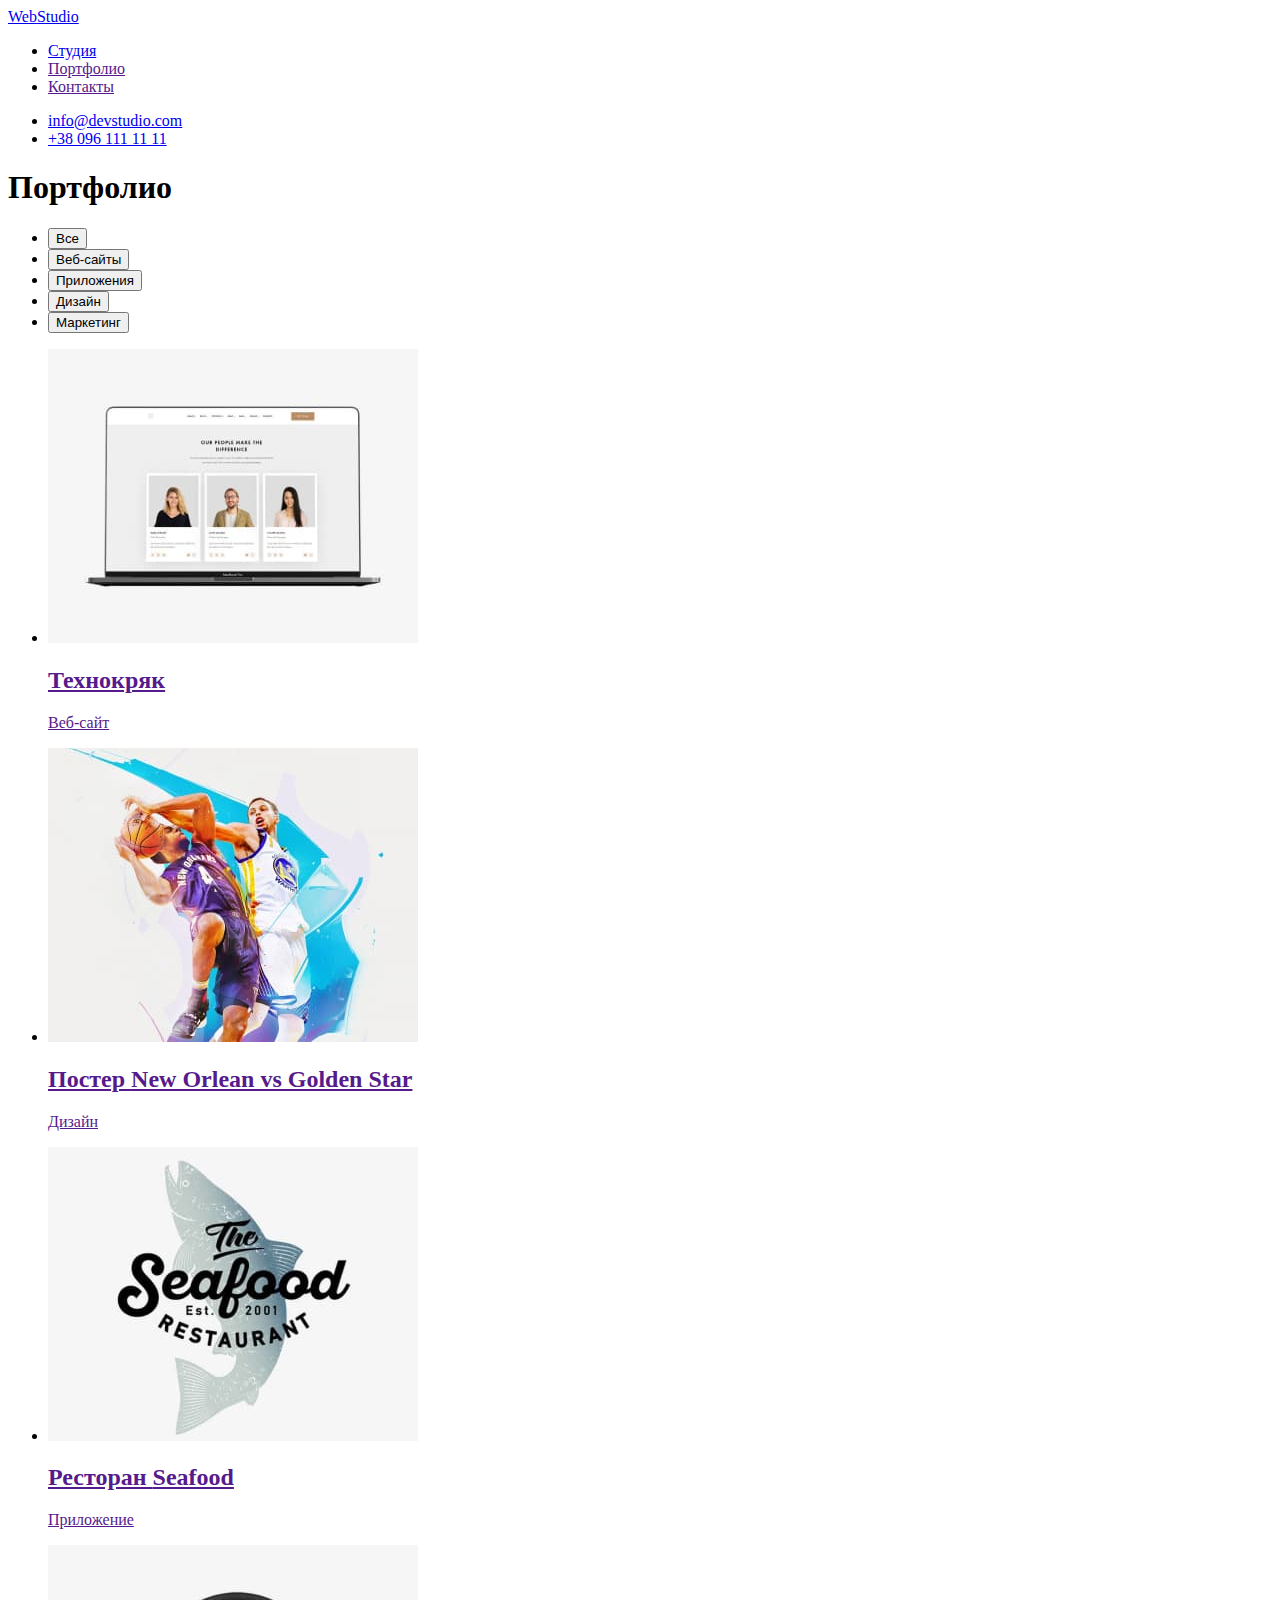
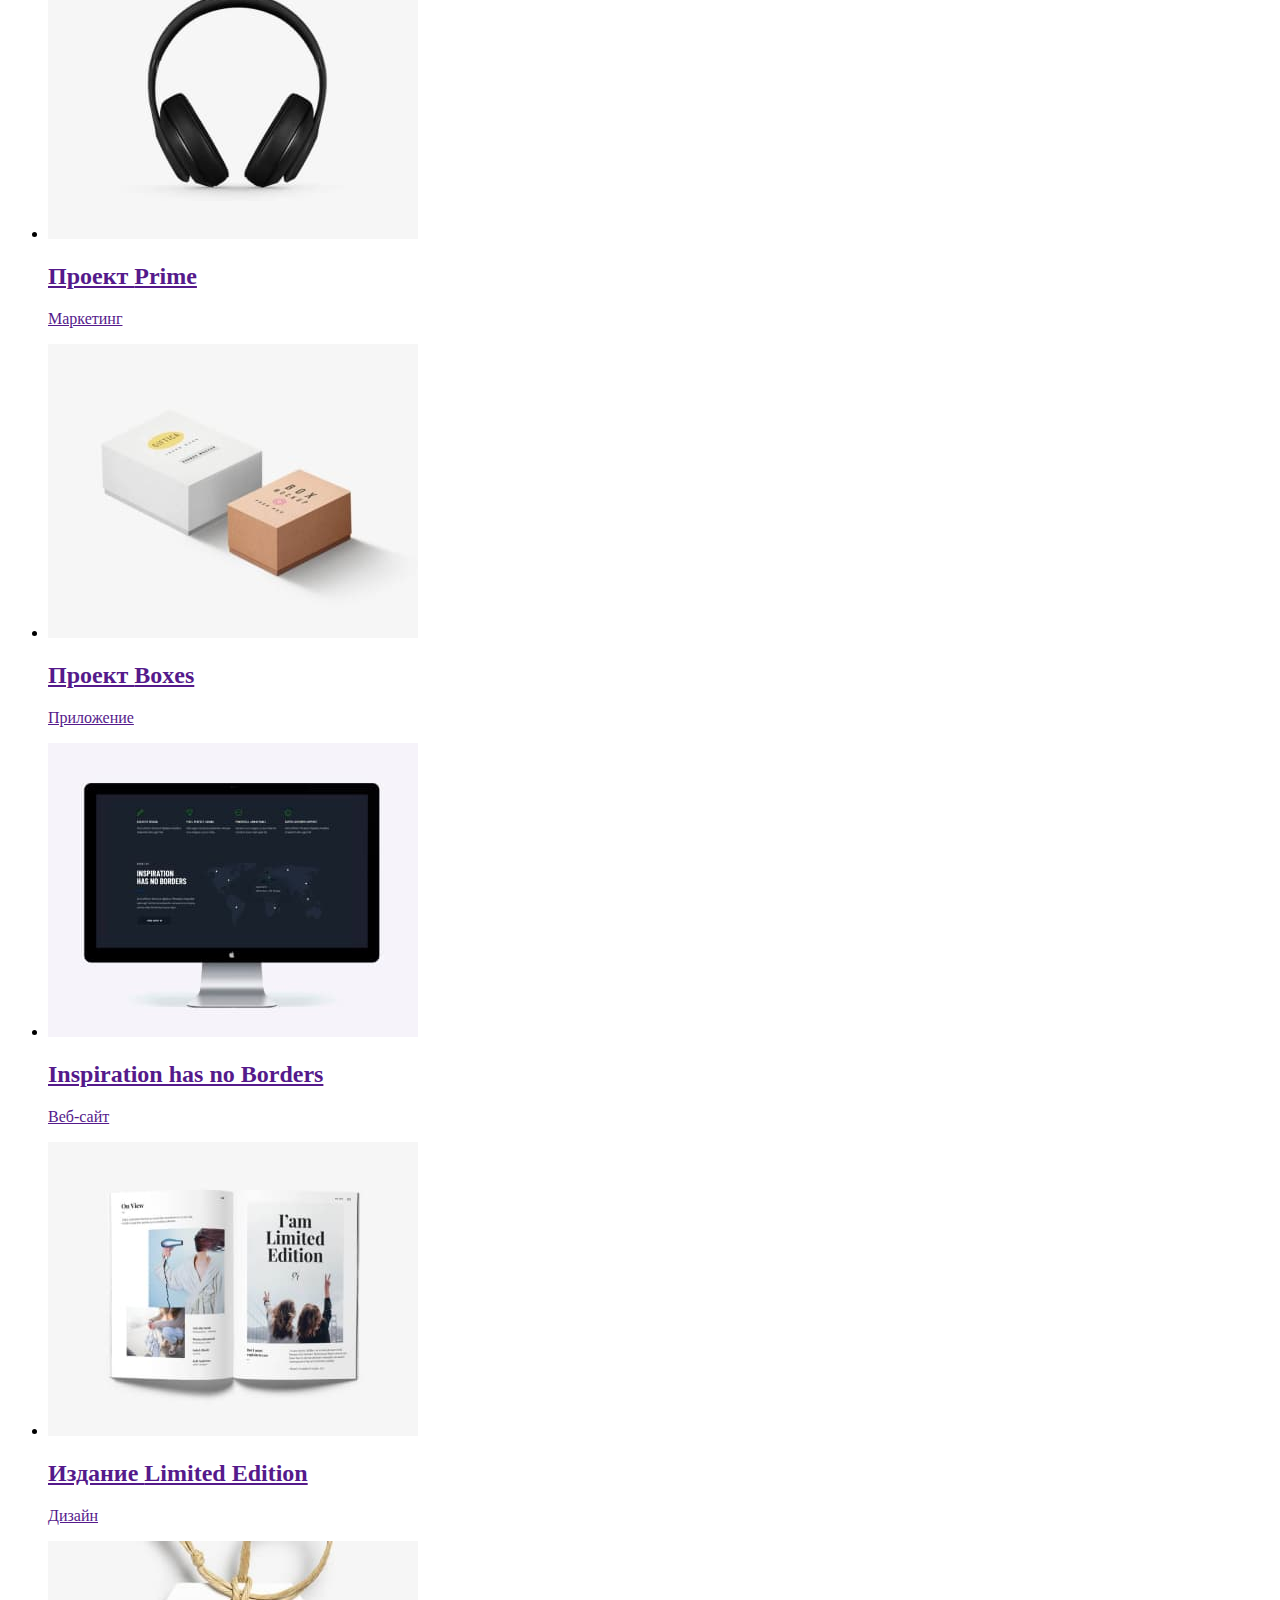
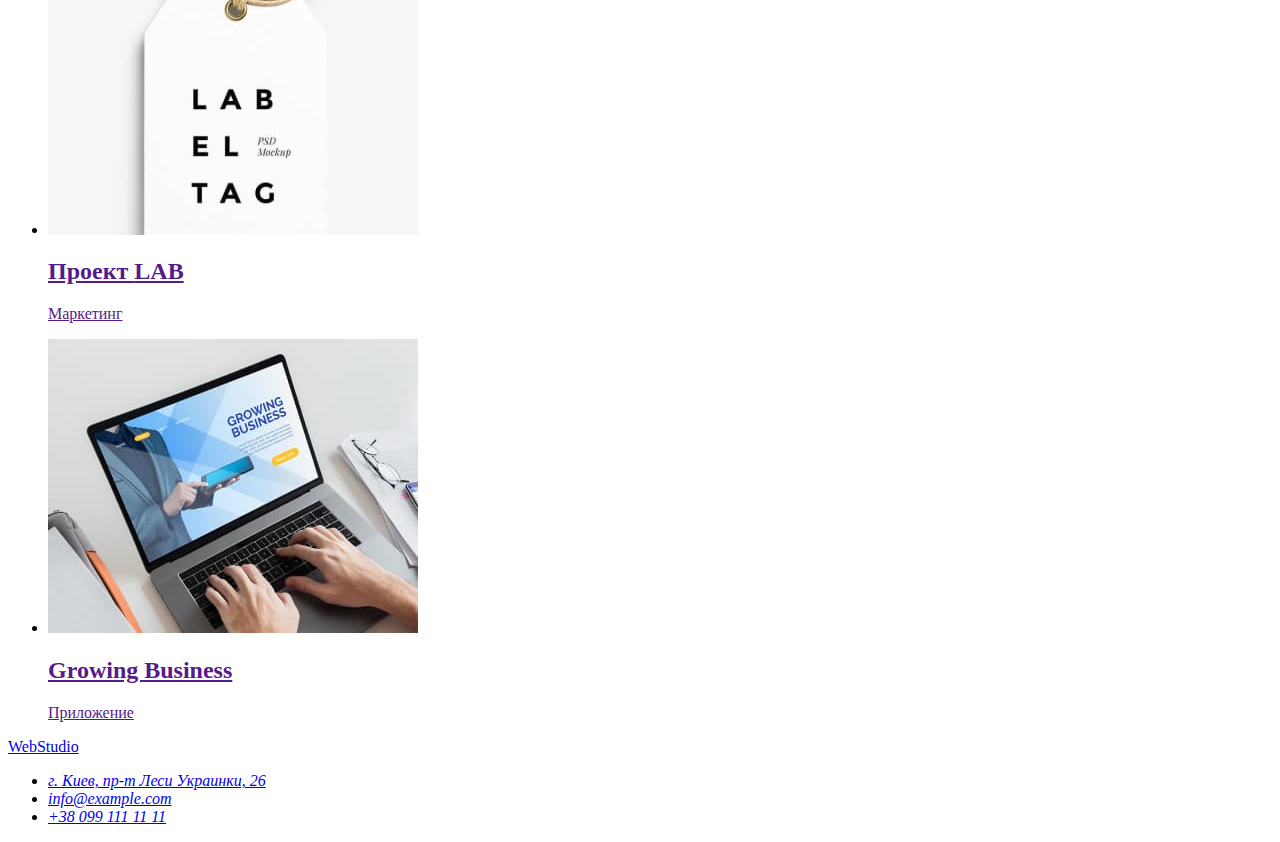
==== portfolio.html @ ce4bd35c "add files" ====
<!DOCTYPE html>
<html lang="ru">
  <head>
    <meta charset="UTF-8" />
    <meta http-equiv="X-UA-Compatible" content="IE=edge" />
    <meta name="viewport" content="width=device-width, initial-scale=1.0" />
    <link rel="preconnect" href="https://fonts.googleapis.com" />
    <link rel="preconnect" href="https://fonts.gstatic.com" crossorigin />
    <link
      href="https://fonts.googleapis.com/css2?family=Raleway:wght@700&family=Roboto:wght@400;500;700;900&display=swap"
      rel="stylesheet"
    />
    <link rel="stylesheet" href="./css/styles.css" />
    <title>Portfolio</title>
  </head>
  <body>
    <header class="header">
      <a href="/" class="link"
        ><span lang="en" class="header-logo logo">Web</span
        ><span lang="en" class="header-logo-second logo">Studio</span></a
      >
      <nav class="header-navigation">
        <ul class="header-list">
          <li class="header-item list">
            <a href="./index.html" class="header-link link header-text"
              >Студия</a
            >
          </li>
          <li class="header-item list">
            <a href="" class="header-link link header-text current"
              >Портфолио</a
            >
          </li>
          <li class="header-item list">
            <a href="" class="header-link header-text link">Контакты</a>
          </li>
        </ul>
      </nav>

      <ul class="header-contacts">
        <li class="list">
          <a
            class="header-contacts-link link header-text"
            href="mailto:info@devstudio.com"
            >info@devstudio.com</a
          >
        </li>
        <li class="list">
          <a
            class="header-contacts-link link header-text"
            href="tel:+380961111111"
            >+38 096 111 11 11</a
          >
        </li>
      </ul>
    </header>
    <main>
      <section class="filters">
        <h1 class="visually-hidden">Портфолио</h1>
        <ul class="filters-list list">
          <li class="filters-link">
            <button type="button" class="filter-btn btn btn-current">
              Все
            </button>
          </li>
          <li class="filters-link">
            <button type="button" class="filter-btn btn">Веб-сайты</button>
          </li>
          <li class="filters-link">
            <button type="button" class="filter-btn btn">Приложения</button>
          </li>
          <li class="filters-link">
            <button type="button" class="filter-btn btn">Дизайн</button>
          </li>
          <li class="filters-link">
            <button type="button" class="filter-btn btn">Маркетинг</button>
          </li>
        </ul>

        <ul class="list">
          <li class="portfolio">
            <a href="" class="link">
              <img
                src="./images/project1.jpg"
                alt="Пример веб-сайта"
                width="370"
                height="294"
              />
              <h2 class="portfolio-title">Технокряк</h2>
              <p class="portfolio-text">Веб-сайт</p>
            </a>
          </li>
          <li class="portfolio">
            <a href="" class="link">
              <img
                src="./images/project2.jpg"
                alt="Постер"
                width="370"
                height="294"
              />
              <h2 class="portfolio-title">
                Постер <span lang="en">New Orlean vs Golden Star</span>
              </h2>
              <p class="portfolio-text">Дизайн</p>
            </a>
          </li>
          <li class="portfolio">
            <a href="" class="link">
              <img
                src="./images/project3.jpg"
                alt="Логотип ресторана"
                width="370"
                height="294"
              />
              <h2 class="portfolio-title">
                Ресторан <span lang="en">Seafood</span>
              </h2>
              <p class="portfolio-text">Приложение</p>
            </a>
          </li>
          <li class="portfolio">
            <a href="" class="link">
              <img
                src="./images/project4.jpg"
                alt="Наушники"
                width="370"
                height="294"
              />
              <h2 class="portfolio-title">
                Проект <span lang="en">Prime</span>
              </h2>
              <p class="portfolio-text">Маркетинг</p>
            </a>
          </li>
          <li class="portfolio">
            <a href="" class="link">
              <img
                src="./images/project5.jpg"
                alt="Коробки"
                width="370"
                height="294"
              />
              <h2 class="portfolio-title">
                Проект <span lang="en">Boxes</span>
              </h2>
              <p class="portfolio-text">Приложение</p>
            </a>
          </li>
          <li class="portfolio">
            <a href="" class="link">
              <img
                src="./images/project6.jpg"
                alt="Пример веб-сайта"
                width="370"
                height="294"
              />
              <h2 class="portfolio-title">
                <span lang="en">Inspiration has no Borders</span>
              </h2>
              <p class="portfolio-text">Веб-сайт</p>
            </a>
          </li>
          <li class="portfolio">
            <a href="" class="link">
              <img
                src="./images/project7.jpg"
                alt="Журнал"
                width="370"
                height="294"
              />
              <h2 class="portfolio-title">
                Издание <span lang="en">Limited Edition</span>
              </h2>
              <p class="portfolio-text">Дизайн</p>
            </a>
          </li>
          <li class="portfolio">
            <a href="" class="link">
              <img
                src="./images/project8.jpg"
                alt="Логотип компании"
                width="370"
                height="294"
              />
              <h2 class="portfolio-title">Проект <span lang="en">LAB</span></h2>
              <p class="portfolio-text">Маркетинг</p>
            </a>
          </li>
          <li class="portfolio">
            <a href="" class="link">
              <img
                src="./images/project9.jpg"
                alt="Пример приложения"
                width="370"
                height="294"
              />
              <h2 class="portfolio-title">
                <span lang="en">Growing Business</span>
              </h2>
              <p class="portfolio-text">Приложение</p>
            </a>
          </li>
        </ul>
      </section>
    </main>
    <footer class="footer">
      <a href="/" class="footer-link link"
        ><span lang="en" class="footer-logo logo">Web</span
        ><span lang="en" class="footer-logo-part logo">Studio</span></a
      >
      <address class="address">
        <ul class="address-list list">
          <li class="address-item">
            <a
              href="https://goo.gl/maps/AL6U5iEQNGZUhd3R6"
              target="_blank"
              rel="noopener noindex nofollow"
              class="address-text link main-text"
              >г. Киев, пр-т Леси Украинки, 26</a
            >
          </li>
          <li class="address-item">
            <a
              class="address-mail link main-text"
              href="mailto:info@example.com"
              >info@example.com</a
            >
          </li>
          <li class="address-item">
            <a class="address-tel link main-text" href="tel:+380991111111"
              >+38 099 111 11 11</a
            >
          </li>
        </ul>
      </address>
    </footer>
  </body>
</html>
---- css/styles.css ----
.menu {
  display: flex;
}
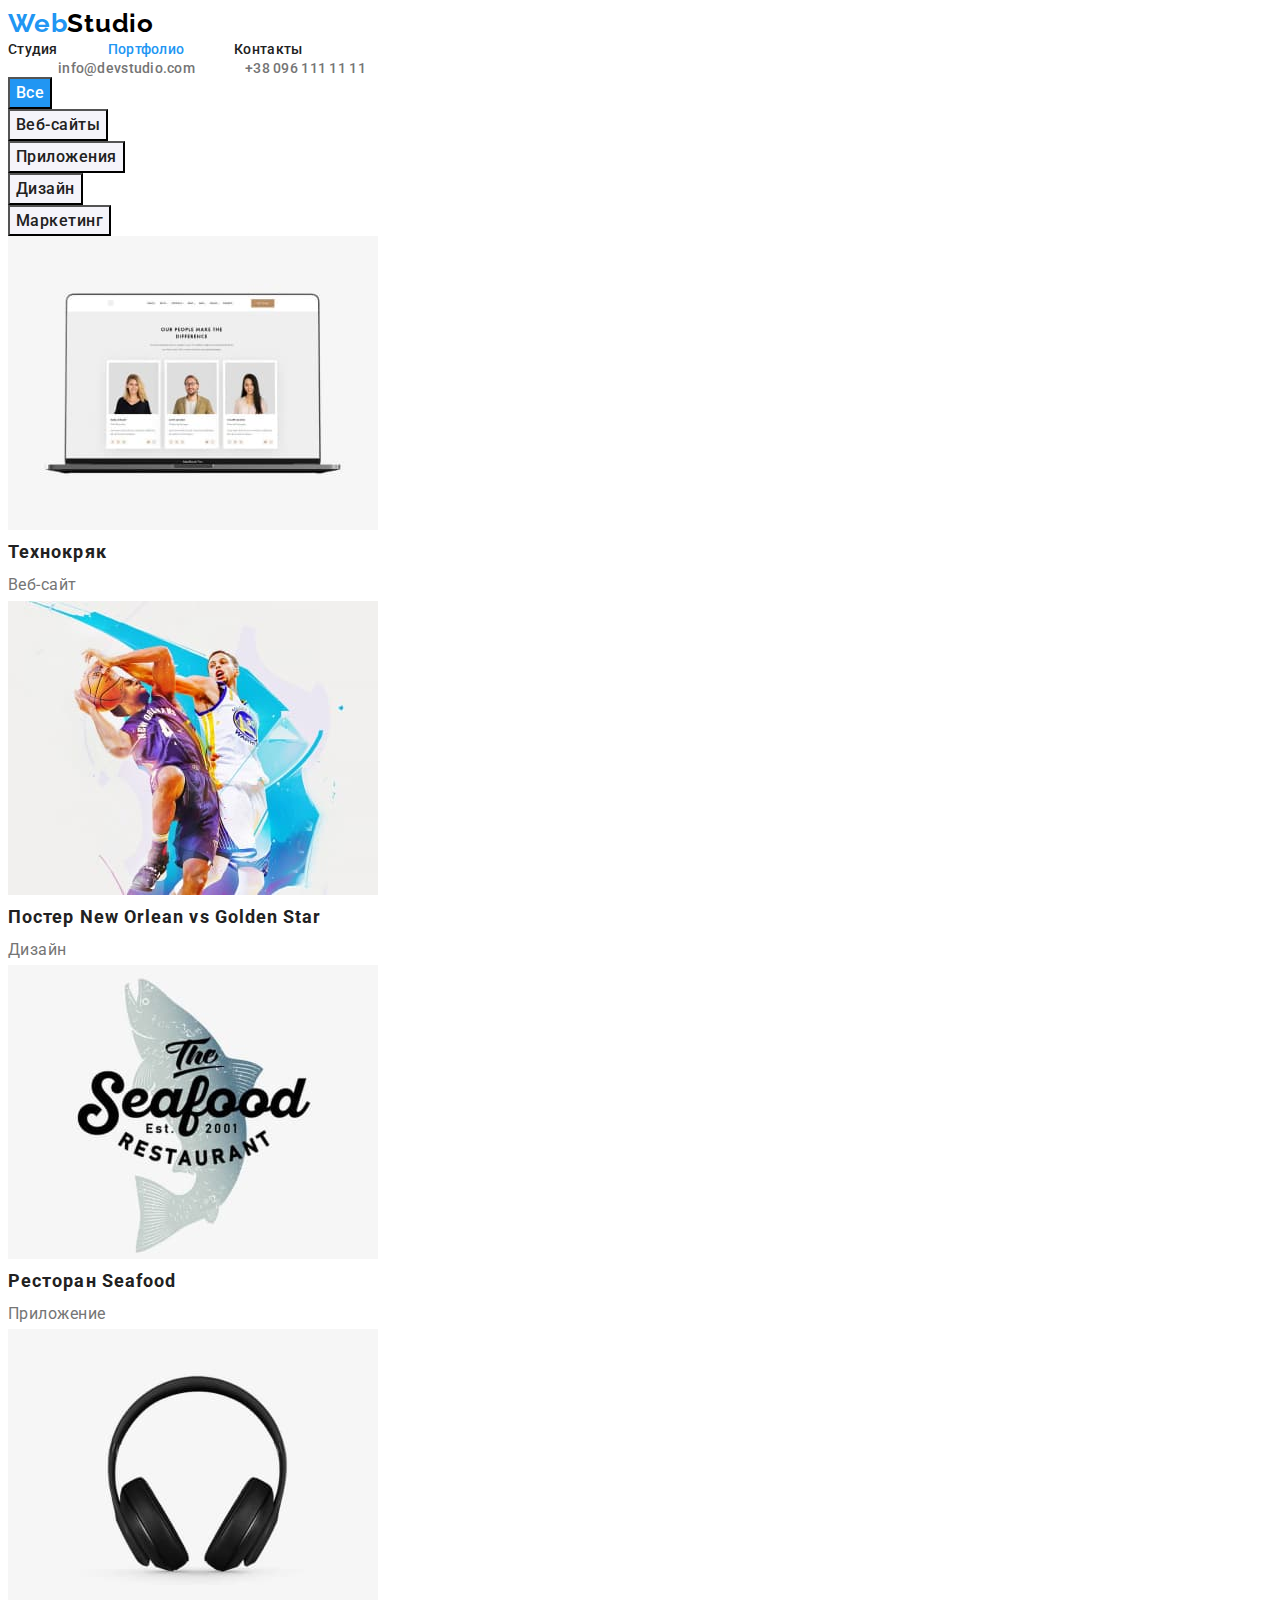
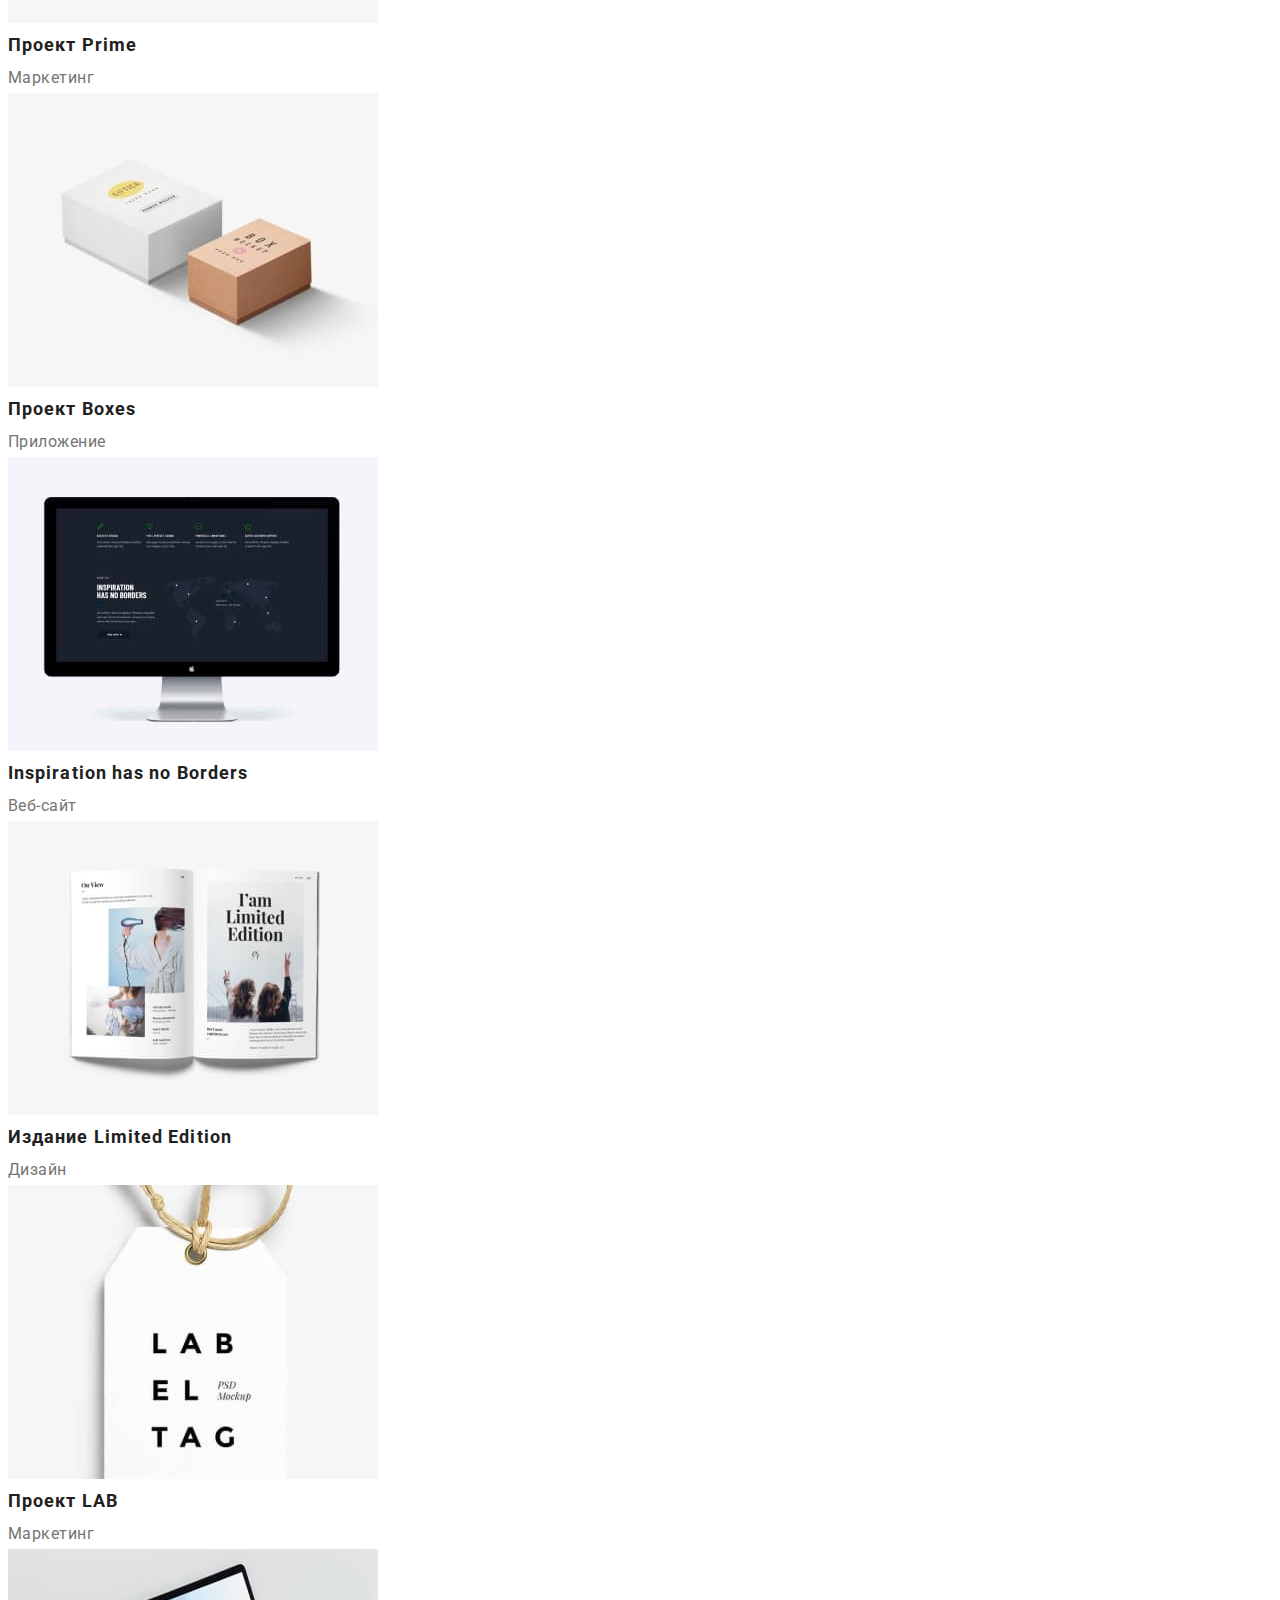
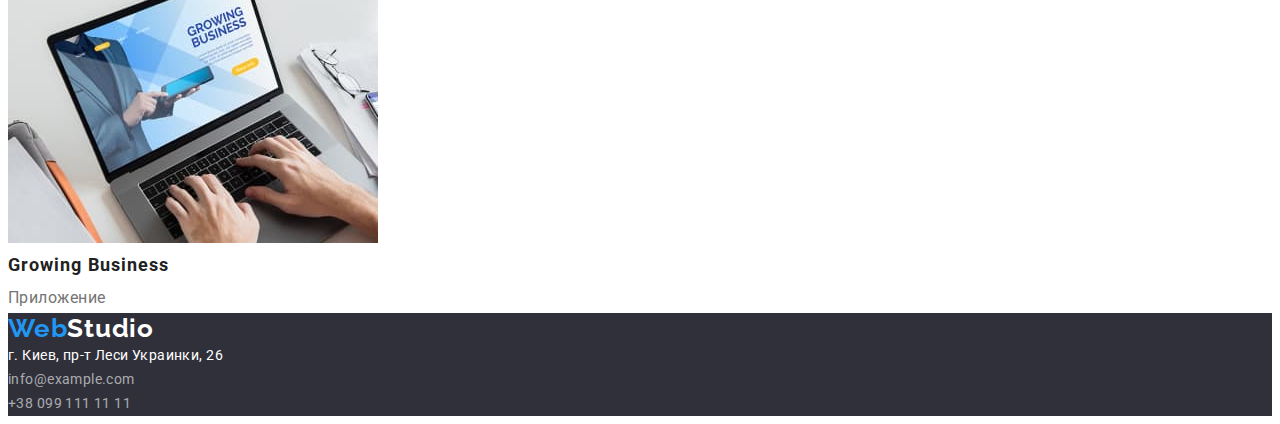
==== commit f619f966: "add flex" ====
--- a/portfolio.html
+++ b/portfolio.html
@@ -9,6 +9,13 @@
     <link
       href="https://fonts.googleapis.com/css2?family=Raleway:wght@700&family=Roboto:wght@400;500;700;900&display=swap"
       rel="stylesheet"
+    />
+    <link
+      rel="stylesheet"
+      href="https://cdnjs.cloudflare.com/ajax/libs/modern-normalize/1.1.0/modern-normalize.min.css"
+      integrity="sha512-wpPYUAdjBVSE4KJnH1VR1HeZfpl1ub8YT/NKx4PuQ5NmX2tKuGu6U/JRp5y+Y8XG2tV+wKQpNHVUX03MfMFn9Q=="
+      crossorigin="anonymous"
+      referrerpolicy="no-referrer"
     />
     <link rel="stylesheet" href="./css/styles.css" />
     <title>Portfolio</title>
--- a/css/styles.css
+++ b/css/styles.css
@@ -1,3 +1,274 @@
-.menu {
+
+:root {
+  --hero-title-color: #ffffff;
+  --main-bcg-color: #ffffff;
+  --accent-color: #2196f3;
+  --header-logo-color: #000000;
+  --main-title-color: #212121;
+  --main-text-color: #757575;
+  --second-hover-btn-color: #188ce8;
+  --team-bcg-color: #f5f4fa;
+  --second-bcg-color: #2f303a;
+  --address-color: rgba(255, 255, 255, 0.6);
+}
+
+body {
+  font-family: "Roboto", Arial, sans-serif;
+}
+p,
+h1,
+h2,
+h3,
+h4,
+h5,
+h6 {
+  margin: 0;
+}
+
+ul,
+ol {
+  padding-left: 0;
+  margin: 0;
+}
+
+.link {
+  text-decoration: none;
+}
+.list {
+  list-style: none;
+}
+.container {
+  width: 1200px;
+  padding-left: 15px;
+  padding-right: 15px;
+  margin: auto;
+  outline: 1px solid red;
+}
+.logo {
+  font-family: "Raleway";
+  font-weight: 700;
+  font-size: 26px;
+  line-height: 1.19;
+  letter-spacing: 0.03em;
+}
+.visually-hidden {
+  position: absolute;
+  white-space: nowrap;
+  width: 1px;
+  height: 1px;
+  overflow: hidden;
+  border: 0;
+  padding: 0;
+  clip: rect(0 0 0 0);
+  clip-path: inset(50%);
+  margin: -1px;
+}
+.title {
+  font-weight: 700;
+  font-size: 36px;
+  line-height: 1.17;
+  letter-spacing: 0.03em;
+}
+.header-text {
+  font-weight: 500;
+  font-size: 14px;
+  line-height: 1.14;
+  letter-spacing: 0.02em;
+}
+.main-text {
+  font-size: 14px;
+  line-height: 1.71;
+  letter-spacing: 0.03em;
+}
+.team-text-bottom {
+  font-size: 16px;
+  line-height: 1.19;
+  letter-spacing: 0.03em;
+  text-align: center;
+}
+
+/* ---------------------HEADER--------------------- */
+.header {
+  background-color: var(--main-bcg-color);
+}
+.header-logo-margin {
+  
+  margin-right: 93px;
+
+}
+.header .container {
   display: flex;
-}
+  align-items: center;
+}
+.header-list,
+.header-contacts {
+  display: flex;
+}
+.header-contacts-link:last-child {
+  margin-left: 50px;
+}
+.header-contacts {
+  margin-left: auto;
+}
+.header-item:not(:last-child) {
+  margin-right: 50px;
+}
+
+.header-logo {
+  color: var(--accent-color);
+}
+.header-logo-second {
+  color: var(--header-logo-color);
+}
+.header-link {
+  color: var(--main-title-color);
+}
+.header-link:hover,
+.header-link:focus {
+  color: var(--accent-color);
+}
+.current {
+  color: var(--accent-color);
+}
+.header-contacts-link {
+  color: var(--main-text-color);
+}
+.header-contacts-link:hover,
+.header-contacts-link:focus {
+  color: var(--accent-color);
+}
+/* ---------------------HERO--------------------- */
+.hero {
+  background-color: var(--second-bcg-color);
+}
+.hero-content {
+  display: flex;
+  
+}
+.hero-title {
+  font-weight: 900;
+  font-size: 44px;
+  line-height: 1.36;
+  text-align: center;
+  letter-spacing: 0.06em;
+  text-transform: uppercase;
+  color: var(--hero-title-color);
+  padding-top: 200px;
+  display: inline-block;
+  text-align: center;
+  max-width: 696px;
+  margin-bottom: 30px;
+}
+.hero-btn {
+  background-color: #2196f3;
+  font-family: inherit;
+  font-weight: 700;
+  font-size: 16px;
+  line-height: 1.88;
+  letter-spacing: 0.06em;
+  color: var(--hero-title-color);
+}
+.hero-btn:hover,
+.hero-btn:focus {
+  cursor: pointer;
+  background-color: var(--second-hover-btn-color);
+}
+
+/* ---------------------ADVANTAGES--------------------- */
+.advantages-title {
+  font-weight: 700;
+  font-size: 14px;
+  line-height: 1.14;
+  letter-spacing: 0.03em;
+  text-transform: uppercase;
+  color: var(--main-title-color);
+}
+.advantages-text {
+  color: var(--main-text-color);
+}
+/* ---------------------ABOUT--------------------- */
+.about-title {
+  color: var(--main-title-color);
+}
+
+/* ---------------------TEAM--------------------- */
+.team {
+  background-color: var(--team-bcg-color);
+}
+.team-title {
+  color: var(--main-title-color);
+}
+.team-member {
+  font-weight: 500;
+  color: var(--main-title-color);
+}
+.team-position {
+  font-weight: 400;
+  color: var(--main-text-color);
+}
+/* ---------------------FOOTER--------------------- */
+.footer {
+  background-color: var(--second-bcg-color);
+}
+.footer-logo {
+  color: var(--accent-color);
+}
+
+.footer-logo-part {
+  color: var(--hero-title-color);
+}
+.address-text {
+  font-style: normal;
+  color: var(--hero-title-color);
+}
+.address-mail {
+  font-style: normal;
+  color: var(--address-color);
+}
+.address-tel {
+  font-style: normal;
+  color: var(--address-color);
+}
+.address-mail:hover,
+.address-mail:focus,
+.address-tel:hover,
+.address-tel:focus {
+  color: var(--hero-title-color);
+}
+/* ---------------------PORTFOLIO--------------------- */
+.filter-btn {
+  font-family: inherit;
+  font-weight: 500;
+  font-size: 16px;
+  line-height: 1.62;
+  letter-spacing: 0.03em;
+  color: var(--main-title-color);
+}
+.btn {
+  background-color: var(--team-bcg-color);
+  cursor: pointer;
+}
+.btn:hover,
+.btn:focus {
+  background-color: var(--accent-color);
+  color: var(--hero-title-color);
+}
+.btn-current {
+  background-color: var(--accent-color);
+  color: var(--hero-title-color);
+}
+.portfolio {
+  background-color: var(--main-bcg-color);
+}
+.portfolio-title {
+  font-weight: 700;
+  font-size: 18px;
+  line-height: 2;
+  letter-spacing: 0.06em;
+  color: var(--main-title-color);
+}
+.portfolio-text {
+  font-size: 16px;
+  line-height: 1.88;
+  letter-spacing: 0.03em;
+  color: var(--main-text-color);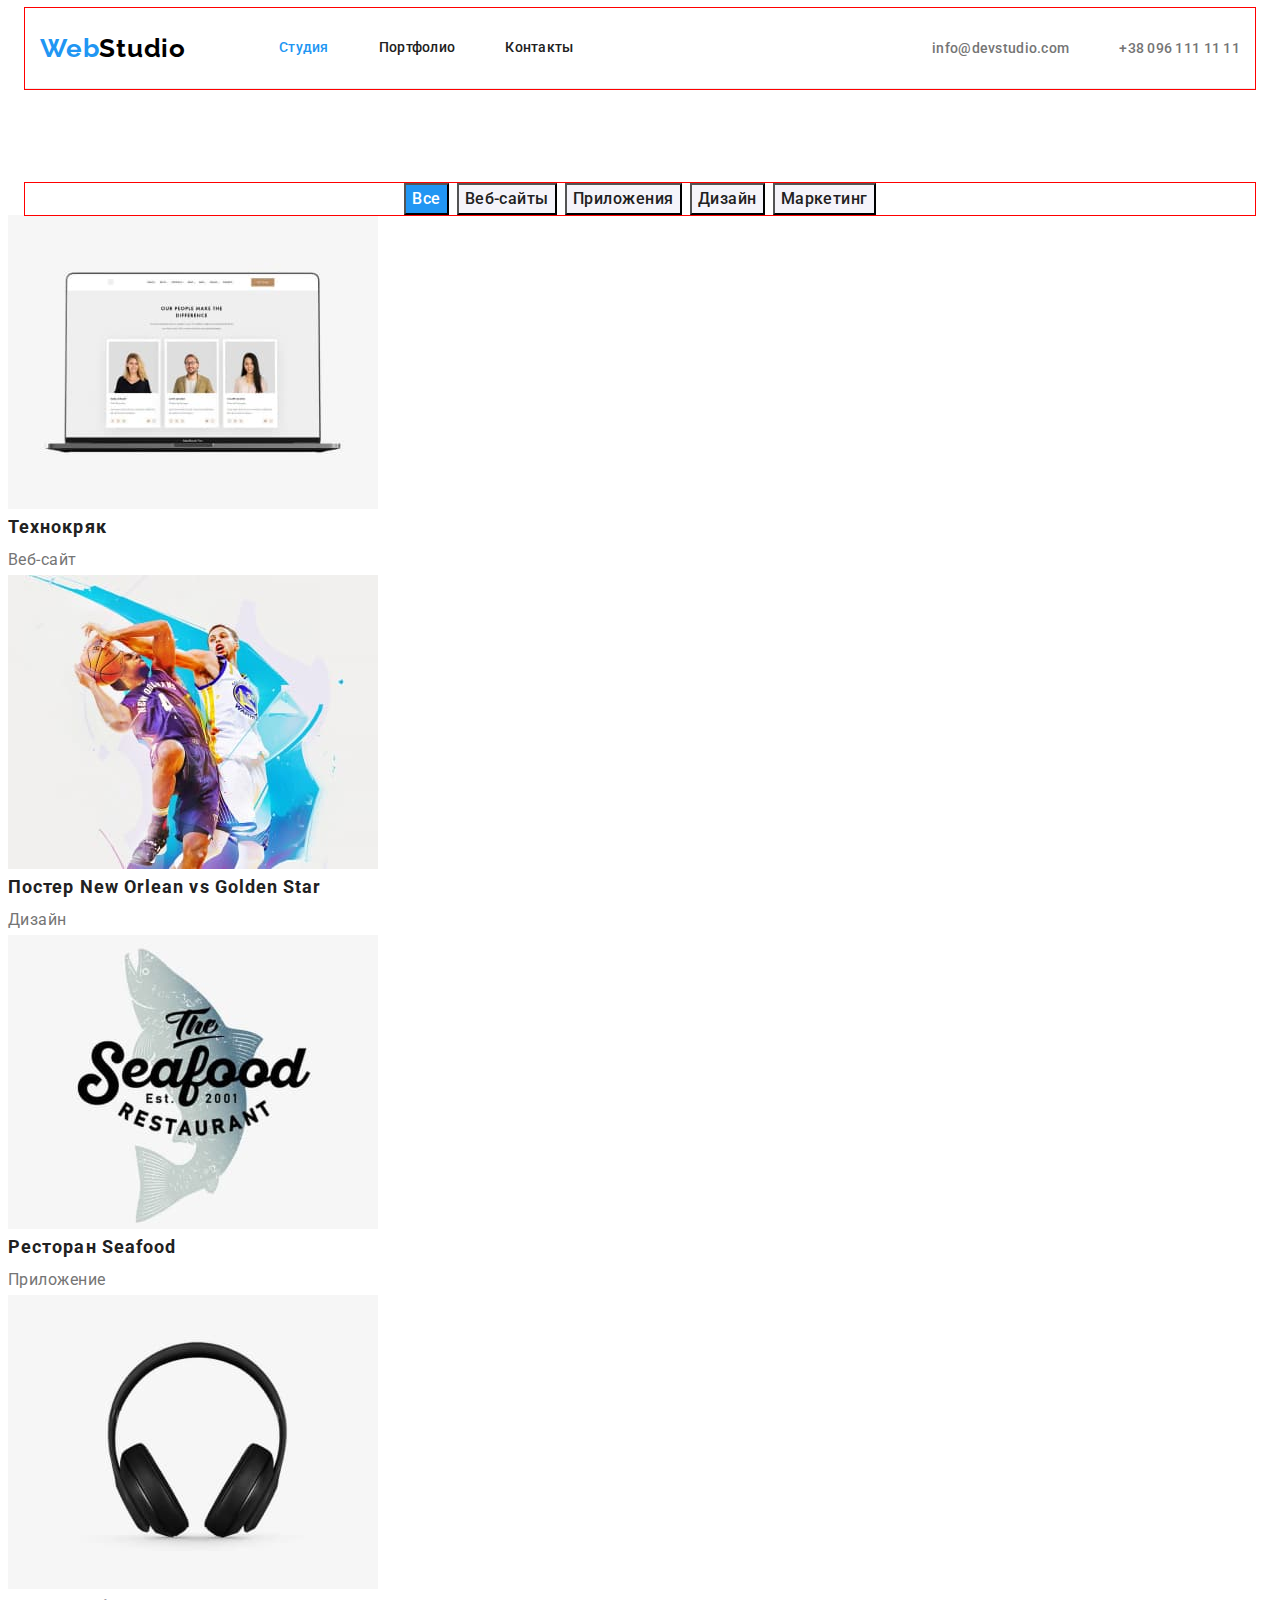
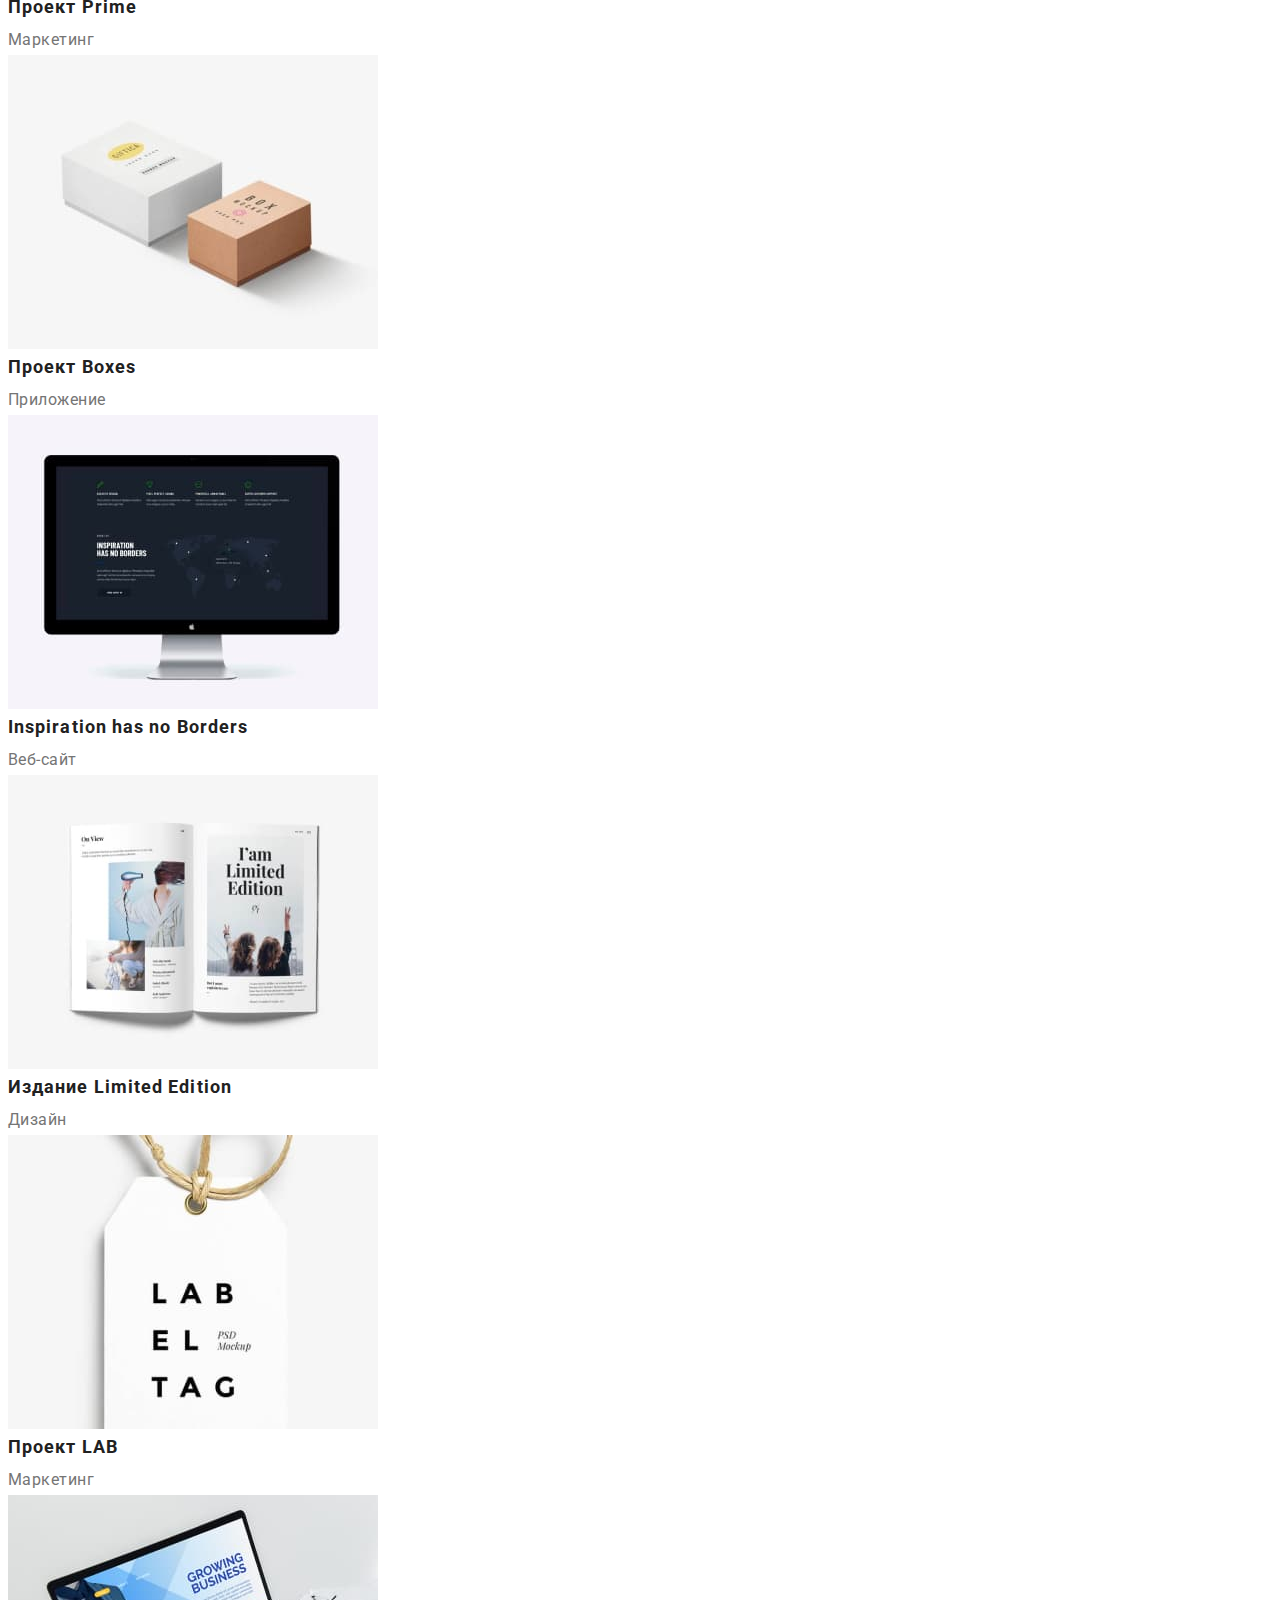
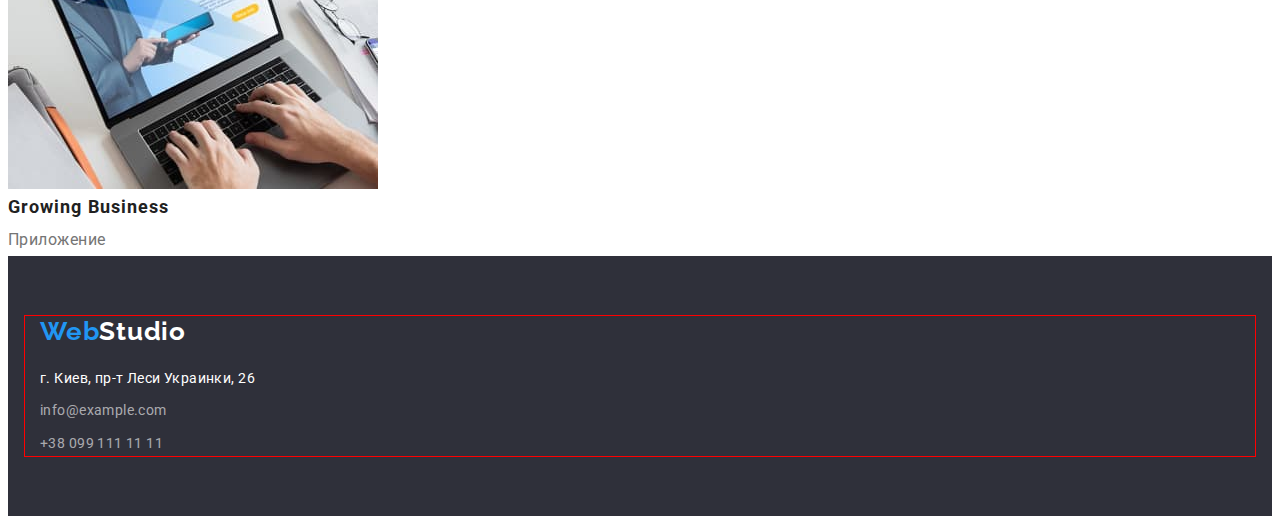
==== commit cc178031: "style studio" ====
--- a/portfolio.html
+++ b/portfolio.html
@@ -22,67 +22,69 @@
   </head>
   <body>
     <header class="header">
-      <a href="/" class="link"
-        ><span lang="en" class="header-logo logo">Web</span
-        ><span lang="en" class="header-logo-second logo">Studio</span></a
-      >
-      <nav class="header-navigation">
-        <ul class="header-list">
-          <li class="header-item list">
-            <a href="./index.html" class="header-link link header-text"
-              >Студия</a
+      <div class="container">
+        <a href="/" class="link header-logo-margin"
+          ><span lang="en" class="header-logo logo">Web</span
+          ><span lang="en" class="header-logo-second logo">Studio</span></a
+        >
+        <nav class="header-navigation">
+          <ul class="header-list">
+            <li class="header-item list">
+              <a href="" class="header-link link header-text current">Студия</a>
+            </li>
+            <li class="header-item list">
+              <a href="./portfolio.html" class="header-link link header-text"
+                >Портфолио</a
+              >
+            </li>
+            <li class="header-item list">
+              <a href="" class="header-link link header-text">Контакты</a>
+            </li>
+          </ul>
+        </nav>
+
+        <ul class="header-contacts">
+          <li class="list">
+            <a
+              class="header-contacts-link link header-text"
+              href="mailto:info@devstudio.com"
+              >info@devstudio.com</a
             >
           </li>
-          <li class="header-item list">
-            <a href="" class="header-link link header-text current"
-              >Портфолио</a
+          <li class="list">
+            <a
+              class="header-contacts-link link header-text"
+              href="tel:+380961111111"
+              >+38 096 111 11 11</a
             >
           </li>
-          <li class="header-item list">
-            <a href="" class="header-link header-text link">Контакты</a>
-          </li>
         </ul>
-      </nav>
-
-      <ul class="header-contacts">
-        <li class="list">
-          <a
-            class="header-contacts-link link header-text"
-            href="mailto:info@devstudio.com"
-            >info@devstudio.com</a
-          >
-        </li>
-        <li class="list">
-          <a
-            class="header-contacts-link link header-text"
-            href="tel:+380961111111"
-            >+38 096 111 11 11</a
-          >
-        </li>
-      </ul>
+      </div>
     </header>
     <main>
       <section class="filters">
-        <h1 class="visually-hidden">Портфолио</h1>
-        <ul class="filters-list list">
-          <li class="filters-link">
-            <button type="button" class="filter-btn btn btn-current">
-              Все
-            </button>
-          </li>
-          <li class="filters-link">
-            <button type="button" class="filter-btn btn">Веб-сайты</button>
-          </li>
-          <li class="filters-link">
-            <button type="button" class="filter-btn btn">Приложения</button>
-          </li>
-          <li class="filters-link">
-            <button type="button" class="filter-btn btn">Дизайн</button>
-          </li>
-          <li class="filters-link">
-            <button type="button" class="filter-btn btn">Маркетинг</button>
-          </li>
-        </ul>
+        <div class="container">
+          <h1 class="visually-hidden">Портфолио</h1>
+          <ul class="filters-list list">
+            <li class="filters-link">
+              <button type="button" class="filter-btn btn btn-current">
+                Все
+              </button>
+            </li>
+            <li class="filters-link">
+              <button type="button" class="filter-btn btn">Веб-сайты</button>
+            </li>
+            <li class="filters-link">
+              <button type="button" class="filter-btn btn">Приложения</button>
+            </li>
+            <li class="filters-link">
+              <button type="button" class="filter-btn btn">Дизайн</button>
+            </li>
+            <li class="filters-link">
+              <button type="button" class="filter-btn btn">Маркетинг</button>
+            </li>
+          </ul>
+        </div>
 
         <ul class="list">
           <li class="portfolio">
@@ -211,35 +213,37 @@
       </section>
     </main>
     <footer class="footer">
-      <a href="/" class="footer-link link"
-        ><span lang="en" class="footer-logo logo">Web</span
-        ><span lang="en" class="footer-logo-part logo">Studio</span></a
-      >
-      <address class="address">
-        <ul class="address-list list">
-          <li class="address-item">
-            <a
-              href="https://goo.gl/maps/AL6U5iEQNGZUhd3R6"
-              target="_blank"
-              rel="noopener noindex nofollow"
-              class="address-text link main-text"
-              >г. Киев, пр-т Леси Украинки, 26</a
-            >
-          </li>
-          <li class="address-item">
-            <a
-              class="address-mail link main-text"
-              href="mailto:info@example.com"
-              >info@example.com</a
-            >
-          </li>
-          <li class="address-item">
-            <a class="address-tel link main-text" href="tel:+380991111111"
-              >+38 099 111 11 11</a
-            >
-          </li>
-        </ul>
-      </address>
+      <div class="container">
+        <a href="/" class="footer-link link"
+          ><span lang="en" class="footer-logo logo">Web</span
+          ><span lang="en" class="footer-logo-part logo">Studio</span></a
+        >
+        <address class="address">
+          <ul class="address-list list">
+            <li class="address-item">
+              <a
+                href="https://goo.gl/maps/AL6U5iEQNGZUhd3R6"
+                target="_blank"
+                rel="noopener noindex nofollow"
+                class="address-text link main-text"
+                >г. Киев, пр-т Леси Украинки, 26</a
+              >
+            </li>
+            <li class="address-item">
+              <a
+                class="address-mail link main-text"
+                href="mailto:info@example.com"
+                >info@example.com</a
+              >
+            </li>
+            <li class="address-item">
+              <a class="address-tel link main-text" href="tel:+380991111111"
+                >+38 099 111 11 11</a
+              >
+            </li>
+          </ul>
+        </address>
+      </div>
     </footer>
   </body>
 </html>
--- a/css/styles.css
+++ b/css/styles.css
@@ -30,6 +30,9 @@
   padding-left: 0;
   margin: 0;
 }
+img {
+  display: block;
+}
 
 .link {
   text-decoration: none;
@@ -99,6 +102,7 @@
 .header .container {
   display: flex;
   align-items: center;
+  border-bottom: 1px solid #ECECEC;
 }
 .header-list,
 .header-contacts {
@@ -109,6 +113,11 @@
 }
 .header-contacts {
   margin-left: auto;
+}
+.header-link {
+  padding-top: 32px;
+  padding-bottom: 32px;
+  display: block;
 }
 .header-item:not(:last-child) {
   margin-right: 50px;
@@ -143,6 +152,8 @@
 }
 .hero-content {
   display: flex;
+  flex-direction: column;
+  align-items: center;
   
 }
 .hero-title {
@@ -153,13 +164,19 @@
   letter-spacing: 0.06em;
   text-transform: uppercase;
   color: var(--hero-title-color);
-  padding-top: 200px;
+  margin-top: 200px;
   display: inline-block;
-  text-align: center;
   max-width: 696px;
   margin-bottom: 30px;
 }
 .hero-btn {
+  display: inline-block;
+  border-radius: 4px;
+  padding: 10px 32px;
+  min-width: 200px;
+  border-color: transparent;
+  text-align: center;
+  margin-bottom: 200px;
   background-color: #2196f3;
   font-family: inherit;
   font-weight: 700;
@@ -175,7 +192,19 @@
 }
 
 /* ---------------------ADVANTAGES--------------------- */
+.advantages {
+  padding-top: 94px;
+  padding-bottom: 94px;
+  background-color: #2196f3;
+}
+.advantages .container {
+  display: flex;
+}
+.advantages-list {
+  display: flex;
+}
 .advantages-title {
+  margin-bottom: 10px;
   font-weight: 700;
   font-size: 14px;
   line-height: 1.14;
@@ -185,22 +214,73 @@
 }
 .advantages-text {
   color: var(--main-text-color);
+  max-width: 270px;
+}
+.advantages-item {
+  margin-right: 30px;
+}
+.advantages-item:last-child {
+  margin-right: 0;
 }
 /* ---------------------ABOUT--------------------- */
+.about {
+  padding-bottom: 94px;
+
+  background-color: aqua;
+}
 .about-title {
-  color: var(--main-title-color);
+  text-align: center;
+  
+  margin-bottom: 50px;
+  color: var(--main-title-color);
+}
+
+.about .container {
+
+  justify-content: center;
+}
+.about-img {
+  display: flex;
+}
+.about-list-img {
+  margin-right: 30px;
+}
+.about-list-img:last-child {
+  margin-right: 0;
 }
 
 /* ---------------------TEAM--------------------- */
+.team .container {
+  padding-top: 94px;
+  padding-bottom: 94px;
+  background-color: aquamarine;
+}
 .team {
   background-color: var(--team-bcg-color);
 }
 .team-title {
-  color: var(--main-title-color);
+  margin-bottom: 50px;
+  text-align: center;
+  color: var(--main-title-color);
+}
+.team-list {
+  display: flex;
+  flex-wrap: wrap;
+  margin-left: -30px;
+}
+.team-item {
+  width: calc(100%/4-30px);
+  margin-left: 30px;
+
+}
+.team-img {
+  margin-bottom: 30px;
 }
 .team-member {
+  margin-bottom: 10px;
   font-weight: 500;
   color: var(--main-title-color);
+
 }
 .team-position {
   font-weight: 400;
@@ -208,26 +288,47 @@
 }
 /* ---------------------FOOTER--------------------- */
 .footer {
+  padding-top: 60px;
+  padding-bottom: 60px;
   background-color: var(--second-bcg-color);
 }
+.footer-link {
+  display: inline-block;
+  margin-bottom: 20px;
+}
 .footer-logo {
   color: var(--accent-color);
 }
 
 .footer-logo-part {
   color: var(--hero-title-color);
-}
+  
+}
+
+.address-item {
+  display: block;
+  margin-bottom: 9px;
+ 
+}
+.address-item:last-child {
+  margin-bottom: 0;
+}
+
+
 .address-text {
   font-style: normal;
   color: var(--hero-title-color);
+  
 }
 .address-mail {
   font-style: normal;
   color: var(--address-color);
+ 
 }
 .address-tel {
   font-style: normal;
   color: var(--address-color);
+  
 }
 .address-mail:hover,
 .address-mail:focus,
@@ -236,6 +337,19 @@
   color: var(--hero-title-color);
 }
 /* ---------------------PORTFOLIO--------------------- */
+.filters {
+  padding-top: 94px;
+}
+.filters-list {
+  display: flex;
+  justify-content: center;
+}
+.filters-link {
+  margin-right: 8px;
+}
+.filters-link:last-child {
+  margin-right: 0;
+}
 .filter-btn {
   font-family: inherit;
   font-weight: 500;
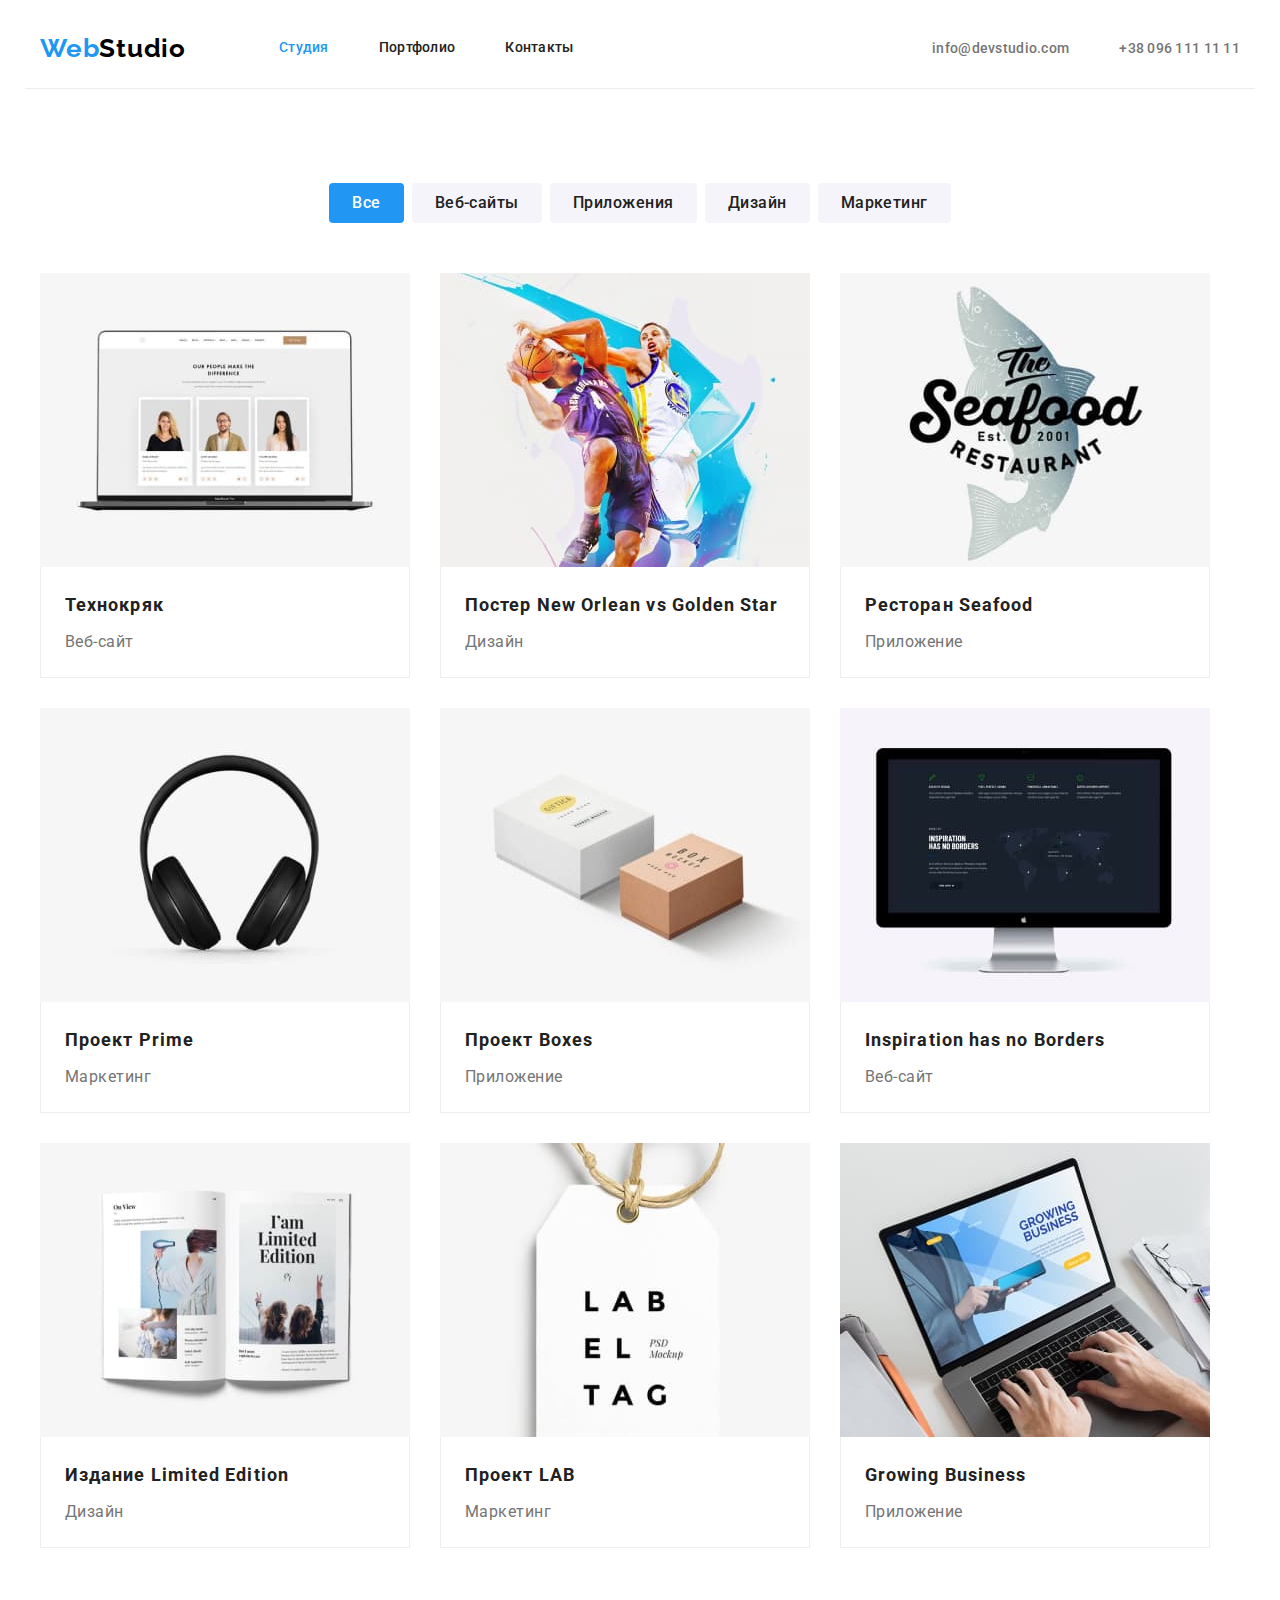
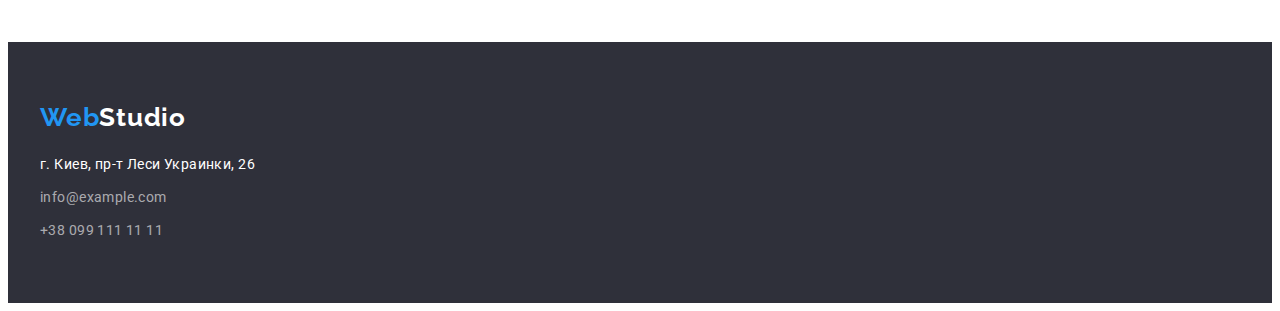
==== commit a2b1b68c: "add section in to portfolio" ====
--- a/portfolio.html
+++ b/portfolio.html
@@ -30,7 +30,11 @@
         <nav class="header-navigation">
           <ul class="header-list">
             <li class="header-item list">
-              <a href="" class="header-link link header-text current">Студия</a>
+              <a
+                href="./index.html"
+                class="header-link link header-text current"
+                >Студия</a
+              >
             </li>
             <li class="header-item list">
               <a href="./portfolio.html" class="header-link link header-text"
@@ -62,7 +66,7 @@
       </div>
     </header>
     <main>
-      <section class="filters">
+      <section class="section">
         <div class="container">
           <h1 class="visually-hidden">Портфолио</h1>
           <ul class="filters-list list">
@@ -85,131 +89,161 @@
             </li>
           </ul>
         </div>
-
-        <ul class="list">
-          <li class="portfolio">
-            <a href="" class="link">
-              <img
-                src="./images/project1.jpg"
-                alt="Пример веб-сайта"
-                width="370"
-                height="294"
-              />
-              <h2 class="portfolio-title">Технокряк</h2>
-              <p class="portfolio-text">Веб-сайт</p>
-            </a>
-          </li>
-          <li class="portfolio">
-            <a href="" class="link">
-              <img
-                src="./images/project2.jpg"
-                alt="Постер"
-                width="370"
-                height="294"
-              />
-              <h2 class="portfolio-title">
-                Постер <span lang="en">New Orlean vs Golden Star</span>
-              </h2>
-              <p class="portfolio-text">Дизайн</p>
-            </a>
-          </li>
-          <li class="portfolio">
-            <a href="" class="link">
-              <img
-                src="./images/project3.jpg"
-                alt="Логотип ресторана"
-                width="370"
-                height="294"
-              />
-              <h2 class="portfolio-title">
-                Ресторан <span lang="en">Seafood</span>
-              </h2>
-              <p class="portfolio-text">Приложение</p>
-            </a>
-          </li>
-          <li class="portfolio">
-            <a href="" class="link">
-              <img
-                src="./images/project4.jpg"
-                alt="Наушники"
-                width="370"
-                height="294"
-              />
-              <h2 class="portfolio-title">
-                Проект <span lang="en">Prime</span>
-              </h2>
-              <p class="portfolio-text">Маркетинг</p>
-            </a>
-          </li>
-          <li class="portfolio">
-            <a href="" class="link">
-              <img
-                src="./images/project5.jpg"
-                alt="Коробки"
-                width="370"
-                height="294"
-              />
-              <h2 class="portfolio-title">
-                Проект <span lang="en">Boxes</span>
-              </h2>
-              <p class="portfolio-text">Приложение</p>
-            </a>
-          </li>
-          <li class="portfolio">
-            <a href="" class="link">
-              <img
-                src="./images/project6.jpg"
-                alt="Пример веб-сайта"
-                width="370"
-                height="294"
-              />
-              <h2 class="portfolio-title">
-                <span lang="en">Inspiration has no Borders</span>
-              </h2>
-              <p class="portfolio-text">Веб-сайт</p>
-            </a>
-          </li>
-          <li class="portfolio">
-            <a href="" class="link">
-              <img
-                src="./images/project7.jpg"
-                alt="Журнал"
-                width="370"
-                height="294"
-              />
-              <h2 class="portfolio-title">
-                Издание <span lang="en">Limited Edition</span>
-              </h2>
-              <p class="portfolio-text">Дизайн</p>
-            </a>
-          </li>
-          <li class="portfolio">
-            <a href="" class="link">
-              <img
-                src="./images/project8.jpg"
-                alt="Логотип компании"
-                width="370"
-                height="294"
-              />
-              <h2 class="portfolio-title">Проект <span lang="en">LAB</span></h2>
-              <p class="portfolio-text">Маркетинг</p>
-            </a>
-          </li>
-          <li class="portfolio">
-            <a href="" class="link">
-              <img
-                src="./images/project9.jpg"
-                alt="Пример приложения"
-                width="370"
-                height="294"
-              />
-              <h2 class="portfolio-title">
-                <span lang="en">Growing Business</span>
-              </h2>
-              <p class="portfolio-text">Приложение</p>
-            </a>
-          </li>
-        </ul>
+        <div class="container">
+          <ul class="list portfolio-padding">
+            <li class="portfolio">
+              <a href="" class="link">
+                <img
+                  src="./images/project1.jpg"
+                  alt="Пример веб-сайта"
+                  width="370"
+                  height="294"
+                  class="portfolio-img"
+                />
+                <div class="container-portfolio">
+                  <h2 class="portfolio-title">Технокряк</h2>
+                  <p class="portfolio-text">Веб-сайт</p>
+                </div>
+              </a>
+            </li>
+            <li class="portfolio">
+              <a href="" class="link">
+                <img
+                  src="./images/project2.jpg"
+                  alt="Постер"
+                  width="370"
+                  height="294"
+                  class="portfolio-img"
+                />
+                <div class="container-portfolio">
+                  <h2 class="portfolio-title">
+                    Постер <span lang="en">New Orlean vs Golden Star</span>
+                  </h2>
+                  <p class="portfolio-text">Дизайн</p>
+                </div>
+              </a>
+            </li>
+            <li class="portfolio">
+              <a href="" class="link">
+                <img
+                  src="./images/project3.jpg"
+                  alt="Логотип ресторана"
+                  width="370"
+                  height="294"
+                  class="portfolio-img"
+                />
+                <div class="container-portfolio">
+                  <h2 class="portfolio-title">
+                    Ресторан <span lang="en">Seafood</span>
+                  </h2>
+                  <p class="portfolio-text">Приложение</p>
+                </div>
+              </a>
+            </li>
+            <li class="portfolio">
+              <a href="" class="link">
+                <img
+                  src="./images/project4.jpg"
+                  alt="Наушники"
+                  width="370"
+                  height="294"
+                  class="portfolio-img"
+                />
+                <div class="container-portfolio">
+                  <h2 class="portfolio-title">
+                    Проект <span lang="en">Prime</span>
+                  </h2>
+                  <p class="portfolio-text">Маркетинг</p>
+                </div>
+              </a>
+            </li>
+            <li class="portfolio">
+              <a href="" class="link">
+                <img
+                  src="./images/project5.jpg"
+                  alt="Коробки"
+                  width="370"
+                  height="294"
+                  class="portfolio-img"
+                />
+                <div class="container-portfolio">
+                  <h2 class="portfolio-title">
+                    Проект <span lang="en">Boxes</span>
+                  </h2>
+                  <p class="portfolio-text">Приложение</p>
+                </div>
+              </a>
+            </li>
+            <li class="portfolio">
+              <a href="" class="link">
+                <img
+                  src="./images/project6.jpg"
+                  alt="Пример веб-сайта"
+                  width="370"
+                  height="294"
+                  class="portfolio-img"
+                />
+                <div class="container-portfolio">
+                  <h2 class="portfolio-title">
+                    <span lang="en">Inspiration has no Borders</span>
+                  </h2>
+                  <p class="portfolio-text">Веб-сайт</p>
+                </div>
+              </a>
+            </li>
+            <li class="portfolio">
+              <a href="" class="link">
+                <img
+                  src="./images/project7.jpg"
+                  alt="Журнал"
+                  width="370"
+                  height="294"
+                  class="portfolio-img"
+                />
+                <div class="container-portfolio">
+                  <h2 class="portfolio-title">
+                    Издание <span lang="en">Limited Edition</span>
+                  </h2>
+                  <p class="portfolio-text">Дизайн</p>
+                </div>
+              </a>
+            </li>
+            <li class="portfolio">
+              <a href="" class="link">
+                <img
+                  src="./images/project8.jpg"
+                  alt="Логотип компании"
+                  width="370"
+                  height="294"
+                  class="portfolio-img"
+                />
+                <div class="container-portfolio">
+                  <h2 class="portfolio-title">
+                    Проект <span lang="en">LAB</span>
+                  </h2>
+                  <p class="portfolio-text">Маркетинг</p>
+                </div>
+              </a>
+            </li>
+            <li class="portfolio">
+              <a href="" class="link">
+                <img
+                  src="./images/project9.jpg"
+                  alt="Пример приложения"
+                  width="370"
+                  height="294"
+                  class="portfolio-img"
+                />
+                <div class="container-portfolio">
+                  <h2 class="portfolio-title">
+                    <span lang="en">Growing Business</span>
+                  </h2>
+                  <p class="portfolio-text">Приложение</p>
+                </div>
+              </a>
+            </li>
+          </ul>
+        </div>
       </section>
     </main>
     <footer class="footer">
--- a/css/styles.css
+++ b/css/styles.css
@@ -45,7 +45,18 @@
   padding-left: 15px;
   padding-right: 15px;
   margin: auto;
-  outline: 1px solid red;
+  
+}
+.container-portfolio {
+  padding: 20px 24px;
+  border-bottom: 1px solid #EEEEEE;
+  border-left: 1px solid #EEEEEE;
+  border-right: 1px solid #EEEEEE;
+}
+.section {
+  padding-top: 94px;
+  padding-bottom: 94px;
+  
 }
 .logo {
   font-family: "Raleway";
@@ -192,11 +203,7 @@
 }
 
 /* ---------------------ADVANTAGES--------------------- */
-.advantages {
-  padding-top: 94px;
-  padding-bottom: 94px;
-  background-color: #2196f3;
-}
+
 .advantages .container {
   display: flex;
 }
@@ -223,10 +230,8 @@
   margin-right: 0;
 }
 /* ---------------------ABOUT--------------------- */
-.about {
-  padding-bottom: 94px;
-
-  background-color: aqua;
+.about.section {
+  padding-top: 0;
 }
 .about-title {
   text-align: center;
@@ -250,11 +255,7 @@
 }
 
 /* ---------------------TEAM--------------------- */
-.team .container {
-  padding-top: 94px;
-  padding-bottom: 94px;
-  background-color: aquamarine;
-}
+
 .team {
   background-color: var(--team-bcg-color);
 }
@@ -337,12 +338,11 @@
   color: var(--hero-title-color);
 }
 /* ---------------------PORTFOLIO--------------------- */
-.filters {
-  padding-top: 94px;
-}
+
 .filters-list {
   display: flex;
   justify-content: center;
+  margin-bottom: 50px;
 }
 .filters-link {
   margin-right: 8px;
@@ -351,6 +351,10 @@
   margin-right: 0;
 }
 .filter-btn {
+  padding: 6px 22px;
+  border: 1px solid transparent;
+  border-radius: 4px;
+ 
   font-family: inherit;
   font-weight: 500;
   font-size: 16px;
@@ -372,15 +376,32 @@
   color: var(--hero-title-color);
 }
 .portfolio {
+
+  width: calc(100%/3-30px);
+  margin-left: 30px;
+  margin-bottom: 30px;
+ 
   background-color: var(--main-bcg-color);
 }
+.portfolio:nth-last-child(-n+3){
+  margin-bottom: 0;
+}
+
+.portfolio-padding {
+
+  display: flex;
+  flex-wrap: wrap;
+  margin-left: -30px;
+}
 .portfolio-title {
+  margin-bottom: 4px;
   font-weight: 700;
   font-size: 18px;
   line-height: 2;
   letter-spacing: 0.06em;
   color: var(--main-title-color);
 }
+
 .portfolio-text {
   font-size: 16px;
   line-height: 1.88;
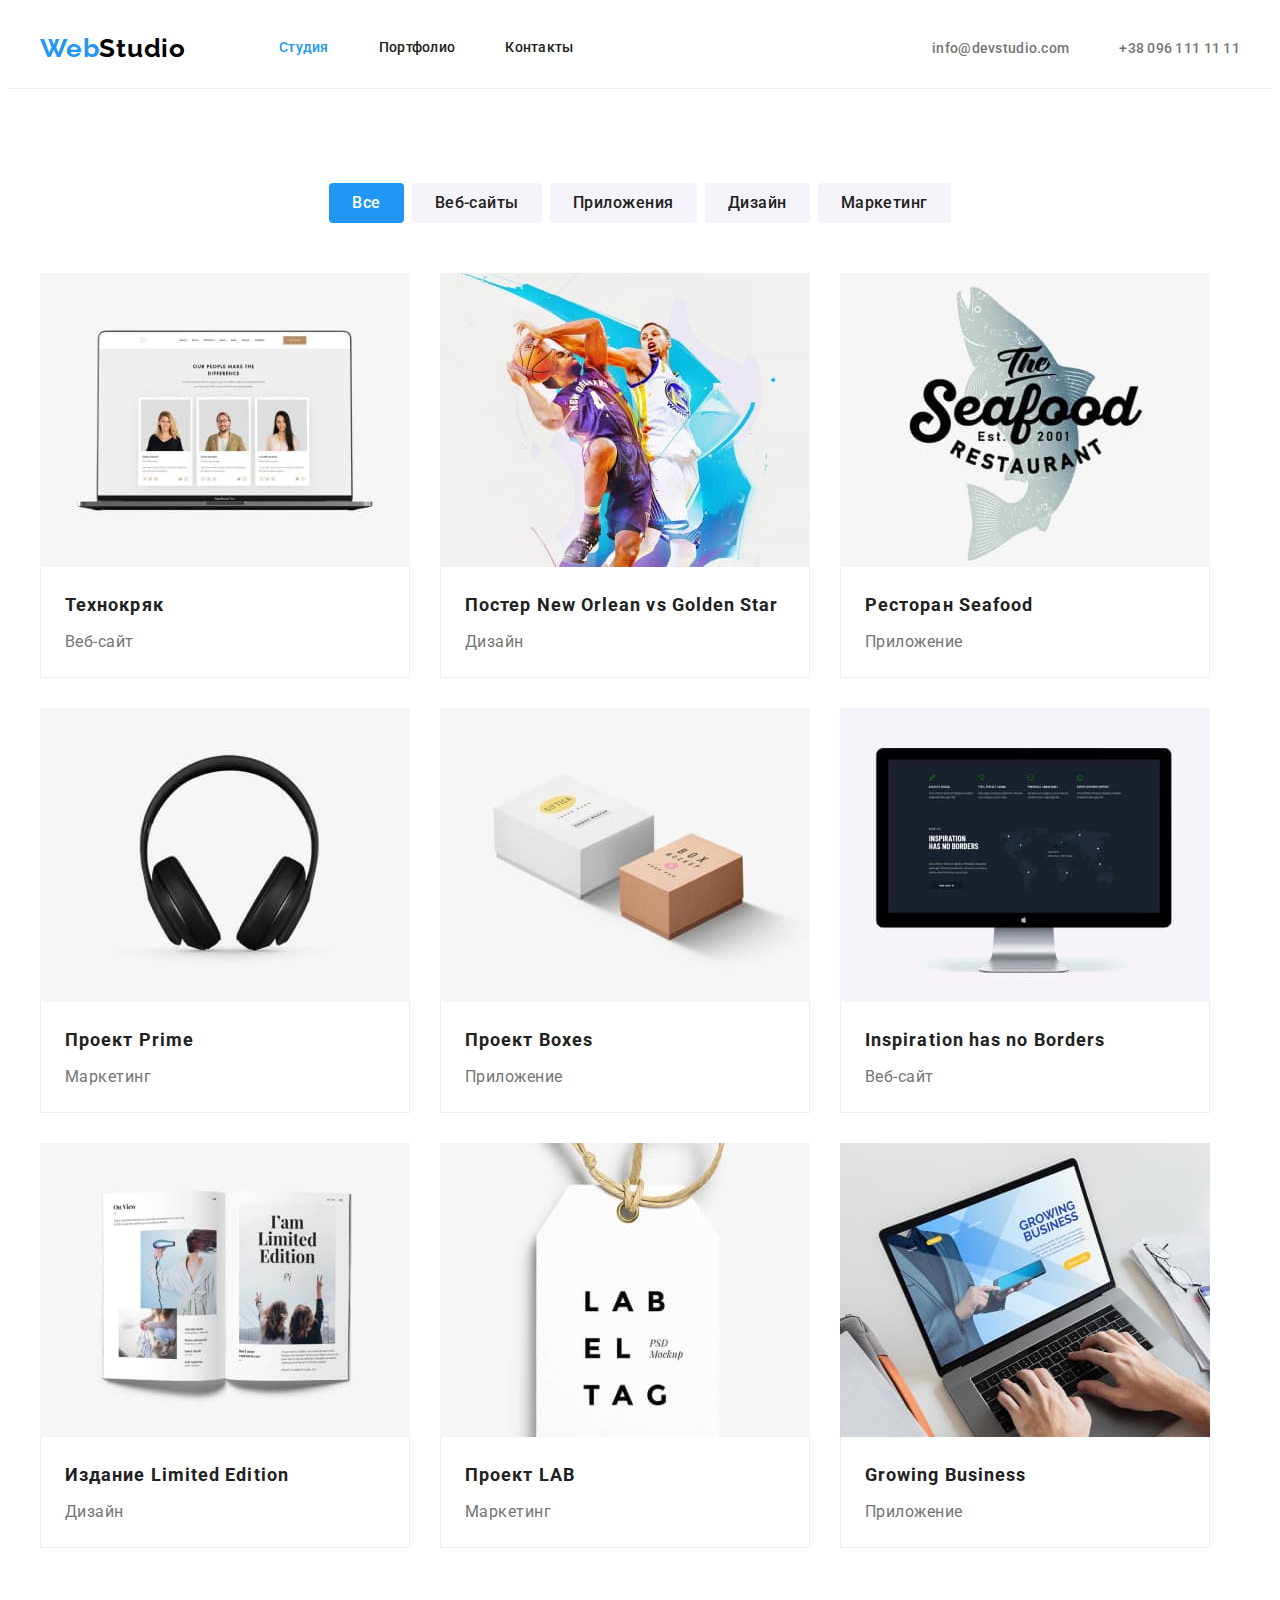
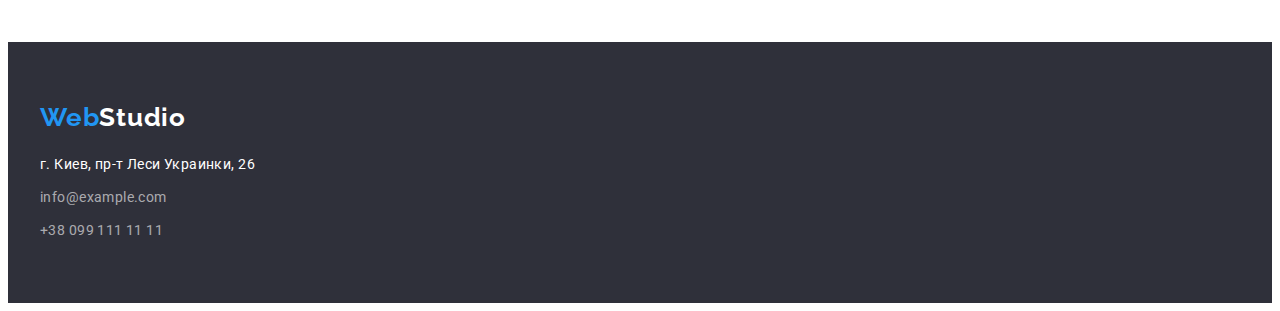
==== commit 793af86c: "change padding" ====
--- a/portfolio.html
+++ b/portfolio.html
@@ -88,8 +88,7 @@
               <button type="button" class="filter-btn btn">Маркетинг</button>
             </li>
           </ul>
-        </div>
-        <div class="container">
+
           <ul class="list portfolio-padding">
             <li class="portfolio">
               <a href="" class="link">
--- a/css/styles.css
+++ b/css/styles.css
@@ -104,6 +104,7 @@
 /* ---------------------HEADER--------------------- */
 .header {
   background-color: var(--main-bcg-color);
+  border-bottom: 1px solid #ECECEC;
 }
 .header-logo-margin {
   
@@ -113,7 +114,7 @@
 .header .container {
   display: flex;
   align-items: center;
-  border-bottom: 1px solid #ECECEC;
+  
 }
 .header-list,
 .header-contacts {
@@ -158,6 +159,10 @@
   color: var(--accent-color);
 }
 /* ---------------------HERO--------------------- */
+.section-hero {
+  padding-top: 200px;
+  padding-bottom: 200px;
+}
 .hero {
   background-color: var(--second-bcg-color);
 }
@@ -175,10 +180,10 @@
   letter-spacing: 0.06em;
   text-transform: uppercase;
   color: var(--hero-title-color);
-  margin-top: 200px;
+  
   display: inline-block;
   max-width: 696px;
-  margin-bottom: 30px;
+  padding-bottom: 30px;
 }
 .hero-btn {
   display: inline-block;
@@ -187,7 +192,7 @@
   min-width: 200px;
   border-color: transparent;
   text-align: center;
-  margin-bottom: 200px;
+  
   background-color: #2196f3;
   font-family: inherit;
   font-weight: 700;
@@ -255,7 +260,10 @@
 }
 
 /* ---------------------TEAM--------------------- */
-
+.team-container {
+  padding-top: 30px;
+  padding-bottom: 30px;
+}
 .team {
   background-color: var(--team-bcg-color);
 }
@@ -274,9 +282,7 @@
   margin-left: 30px;
 
 }
-.team-img {
-  margin-bottom: 30px;
-}
+
 .team-member {
   margin-bottom: 10px;
   font-weight: 500;
